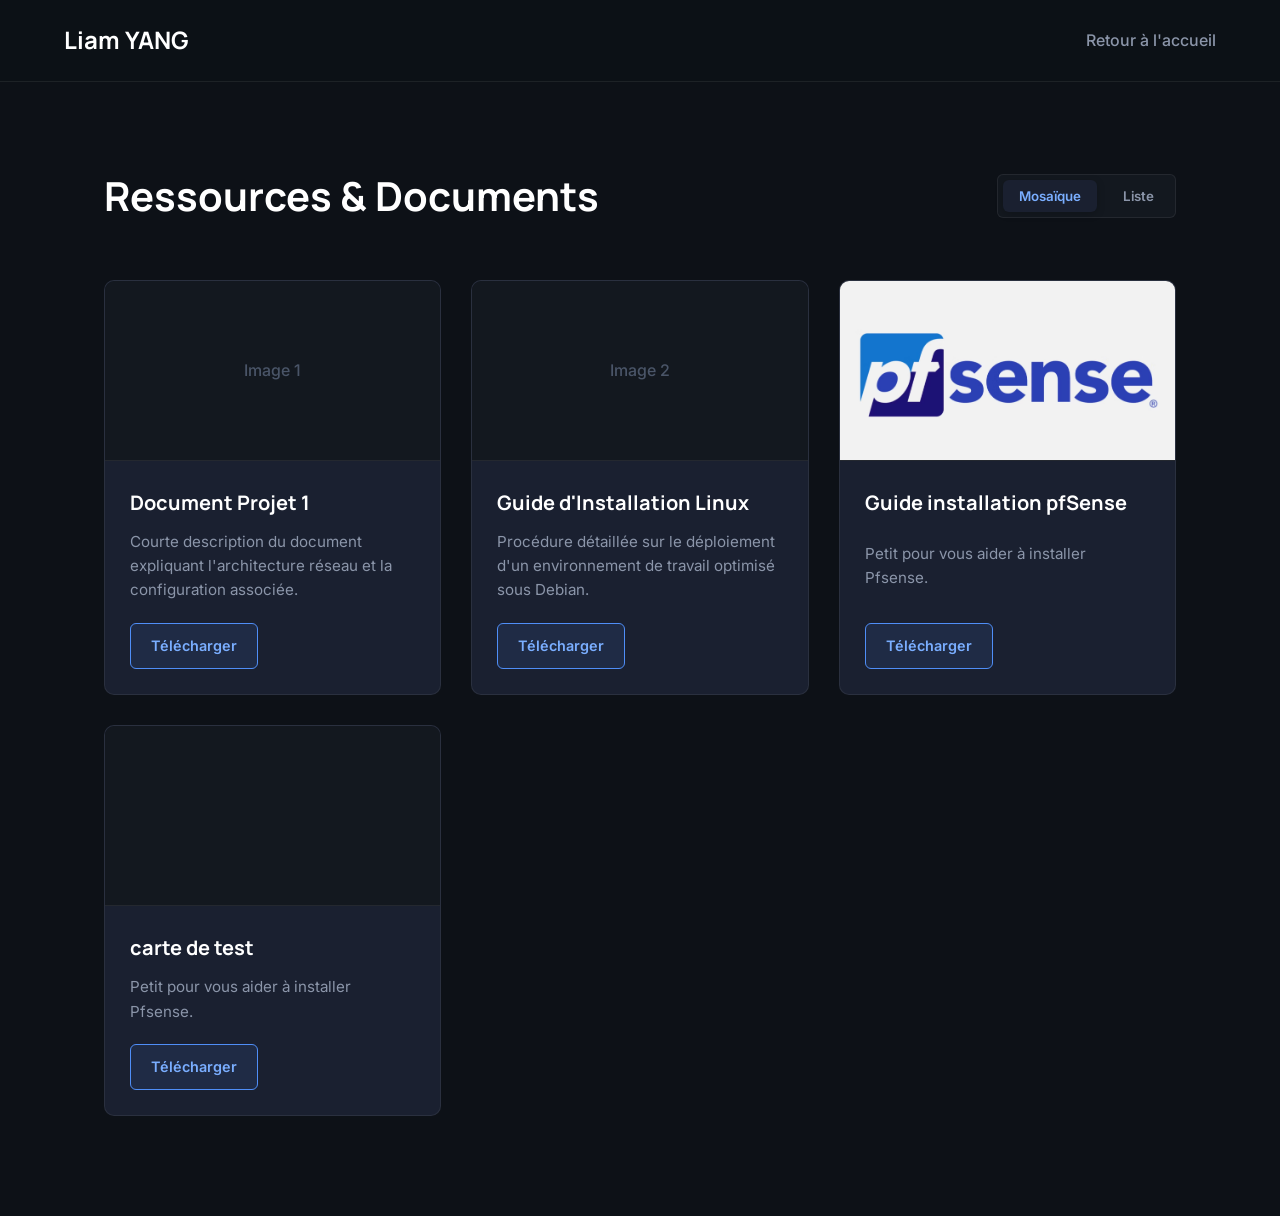
==== pages/mes-doc.html @ 4ec15c7f "Add files via upload" ====
<!DOCTYPE html>
<html lang="fr">
<head>
    <meta charset="UTF-8">
    <meta name="viewport" content="width=device-width, initial-scale=1.0">
    <title>Mes Documents | Liam YANG</title>
    <link rel="stylesheet" href="../css/mes-doc.css">
</head>
<body>
    <header class="navbar">
        <div class="logo">Liam YANG</div>
        <nav>
            <ul>
                <li><a href="../index.html">Retour à l'accueil</a></li>
            </ul>
        </nav>
    </header>

    <main class="docs-section">
        <div class="docs-header">
            <h1>Ressources & Documents</h1>
            <div class="view-toggle">
                <button id="btn-grid" class="active">Mosaïque</button>
                <button id="btn-list">Liste</button>
            </div>
        </div>

       
        <div id="docs-container" class="docs-container grid-view">
            
            
            <article class="doc-card">
                <div class="doc-image" style="background-image: url('URL_DE_TON_IMAGE_1.jpg');">
                    
                    <span>Image 1</span>
                </div>
                <div class="doc-content">
                    <h3 class="doc-title">Document Projet 1</h3>
                    <p class="doc-desc">Courte description du document expliquant l'architecture réseau et la configuration associée.</p>
                    <a href="#" class="btn-download" download>Télécharger</a>
                </div>
            </article>

            
            <article class="doc-card">
                <div class="doc-image" style="background-image: url('URL_DE_TON_IMAGE_2.jpg');">
                    <span>Image 2</span>
                </div>
                <div class="doc-content">
                    <h3 class="doc-title">Guide d'Installation Linux</h3>
                    <p class="doc-desc">Procédure détaillée sur le déploiement d'un environnement de travail optimisé sous Debian.</p>
                    <a href="#" class="btn-download" download>Télécharger</a>
                </div>
            </article>

            
            <article class="doc-card">
                <div class="doc-image" style="background-image: url('../assets/pfsense-logo.jpg');">
                    <span></span>
                </div>
                <div class="doc-content">
                    <h3 class="doc-title">Guide installation pfSense</h3>
                    <p class="doc-desc">Petit pour vous aider à installer Pfsense.</p>
                    <a href="#" class="btn-download" download>Télécharger</a>
                </div>
            </article>

            <article class="doc-card">
                <div class="doc-image" style="background-image: url('');">
                    <span></span>
                </div>
                <div class="doc-content">
                    <h3 class="doc-title">carte de test</h3>
                    <p class="doc-desc">Petit pour vous aider à installer Pfsense.</p>
                    <a href="#" class="btn-download" download>Télécharger</a>
                </div>
            </article>

        </div>
    </main>

    <script src="../script/mes-doc.js"></script>
        
    
</body>
</html>
---- css/mes-doc.css ----
/* ==========================================================================
   DOCUMENTS STYLES — Basé sur la charte graphique de Liam YANG
   ========================================================================== */

@import url('https://fonts.googleapis.com/css2?family=Inter:wght@300;400;500;600;700;800&family=Manrope:wght@400;500;600;700;800&display=swap');

:root {
    --bg-deep:        #0d1117;
    --bg-base:        #13181f;
    --bg-card:        #1a2030;
    --bg-card-hover:  #1f2840;

    --accent:         #4f8ef7;
    --accent-light:   #7aaeff;
    --accent-dim:     rgba(79, 142, 247, 0.1);
    --accent-glow:    rgba(79, 142, 247, 0.2);

    --border:         rgba(255, 255, 255, 0.07);
    --border-hover:   rgba(79, 142, 247, 0.35);

    --text-primary:   #f0f4ff;
    --text-secondary: #8b95a9;
    --text-muted:     #4a5568;
    --white:          #ffffff;

    --font-heading: 'Manrope', sans-serif;
    --font-body:    'Inter', sans-serif;

    --radius:    10px;
    --radius-sm: 6px;
    --shadow:    0 4px 24px rgba(0, 0, 0, 0.4);
    --shadow-lg: 0 12px 48px rgba(0, 0, 0, 0.5);
    --ease:      cubic-bezier(0.25, 0.46, 0.45, 0.94);
    --duration:  0.3s;
}

*, *::before, *::after {
    margin: 0;
    padding: 0;
    box-sizing: border-box;
}

body {
    font-family: var(--font-body);
    background-color: var(--bg-deep);
    color: var(--text-primary);
    line-height: 1.7;
    -webkit-font-smoothing: antialiased;
}

/* --- HEADER / NAVBAR (SIMPLIFIÉ) --- */
.navbar {
    display: flex;
    justify-content: space-between;
    align-items: center;
    padding: 20px 5%;
    background-color: rgba(13, 17, 23, 0.9);
    border-bottom: 1px solid var(--border);
}
.logo {
    font-family: var(--font-heading);
    font-weight: 700;
    font-size: 1.5rem;
    color: var(--white);
}
.navbar ul {
    list-style: none;
    display: flex;
}
.navbar a {
    color: var(--text-secondary);
    text-decoration: none;
    font-weight: 500;
    transition: color var(--duration) var(--ease);
}
.navbar a:hover {
    color: var(--white);
}

/* --- SECTION PRINCIPALE --- */
.docs-section {
    padding: 80px 5% 100px;
    max-width: 1200px;
    margin: 0 auto;
}

.docs-header {
    display: flex;
    justify-content: space-between;
    align-items: center;
    margin-bottom: 50px;
    flex-wrap: wrap;
    gap: 20px;
}

.docs-header h1 {
    font-size: 2.5rem;
    font-family: var(--font-heading);
    color: var(--white);
}

/* Boutons Toggle (Mosaïque / Liste) */
.view-toggle {
    display: flex;
    gap: 10px;
    background-color: var(--bg-base);
    padding: 5px;
    border-radius: var(--radius-sm);
    border: 1px solid var(--border);
}

.view-toggle button {
    background: transparent;
    border: none;
    padding: 8px 16px;
    color: var(--text-secondary);
    font-family: var(--font-body);
    font-weight: 600;
    cursor: pointer;
    border-radius: var(--radius-sm);
    transition: all var(--duration) var(--ease);
}

.view-toggle button:hover {
    color: var(--white);
}

.view-toggle button.active {
    background-color: var(--bg-card);
    color: var(--accent-light);
    box-shadow: 0 2px 8px rgba(0,0,0,0.2);
}

/* --- STRUCTURE DES CARTES --- */
.doc-card {
    background-color: var(--bg-card);
    border: 1px solid var(--border);
    border-radius: var(--radius);
    overflow: hidden;
    transition: transform var(--duration) var(--ease), border-color var(--duration) var(--ease), box-shadow var(--duration) var(--ease);
    display: flex;
}

.doc-card:hover {
    transform: translateY(-5px);
    border-color: var(--border-hover);
    box-shadow: var(--shadow-lg);
    background-color: var(--bg-card-hover);
}

.doc-image {
    background-color: var(--bg-base);
    display: flex;
    justify-content: center;
    align-items: center;
    color: var(--text-muted);
    font-weight: 500;
    /* Propriétés pour insérer tes images de fond facilement : */
    background-size: cover;
    background-position: center;
    background-repeat: no-repeat;
}

.doc-content {
    padding: 25px;
    display: flex;
    flex-direction: column;
    justify-content: space-between;
    flex: 1;
}

.doc-title {
    font-size: 1.25rem;
    color: var(--white);
    margin-bottom: 10px;
    font-family: var(--font-heading);
}

.doc-desc {
    color: var(--text-secondary);
    font-size: 0.95rem;
    margin-bottom: 20px;
    line-height: 1.6;
}

.btn-download {
    align-self: flex-start;
    display: inline-block;
    padding: 10px 20px;
    background-color: var(--accent-dim);
    color: var(--accent-light);
    border: 1px solid var(--accent);
    border-radius: var(--radius-sm);
    font-weight: 600;
    font-size: 0.9rem;
    transition: all var(--duration) var(--ease);
    text-align: center;
    text-decoration: none;
}

.btn-download:hover {
    background-color: var(--accent);
    color: var(--white);
    box-shadow: 0 0 15px var(--accent-glow);
}

/* --- MODE MOSAÏQUE (GRID VIEW) --- */
.grid-view {
    display: grid;
    grid-template-columns: repeat(auto-fill, minmax(300px, 1fr));
    gap: 30px;
}

.grid-view .doc-card {
    flex-direction: column;
}

.grid-view .doc-image {
    width: 100%;
    height: 180px;
    border-bottom: 1px solid var(--border);
}

/* --- MODE LISTE (LIST VIEW) CORRIGÉ --- */
.list-view {
    display: flex;
    flex-direction: column;
    gap: 20px;
}

.list-view .doc-card {
    flex-direction: row;          /* Image à gauche, contenu à droite */
    align-items: stretch;         /* Étire l'image et le texte à la même hauteur */
    height: auto;                 /* Laisse le contenu dicter la hauteur... */
    min-height: 200px;            /* ...mais garde un minimum pour l'esthétique */
}

.list-view .doc-image {
    flex: 0 0 280px;              /* Règle magique : Ne grandit pas, ne rétrécit pas, fait exactement 280px */
    width: 280px;
    border-right: 1px solid var(--border);
    border-bottom: none;
}

.list-view .doc-content {
    flex: 1;                      /* Le texte prend tout le reste de l'espace */
    min-width: 0;                 /* Empêche un texte trop long de casser la carte (très important) */
    padding: 30px;
    justify-content: center;      /* Centre le texte verticalement si l'image est haute */
}



/* RESPONSIVE */
@media (max-width: 768px) {
    /* Sur mobile, on repasse la liste en colonne pour ne pas écraser l'affichage */
    .list-view .doc-card {
        flex-direction: column;
        height: auto;
    }
    .list-view .doc-image {
        width: 100%;
        height: 180px;
        border-right: none;
        border-bottom: 1px solid var(--border);
    }
}
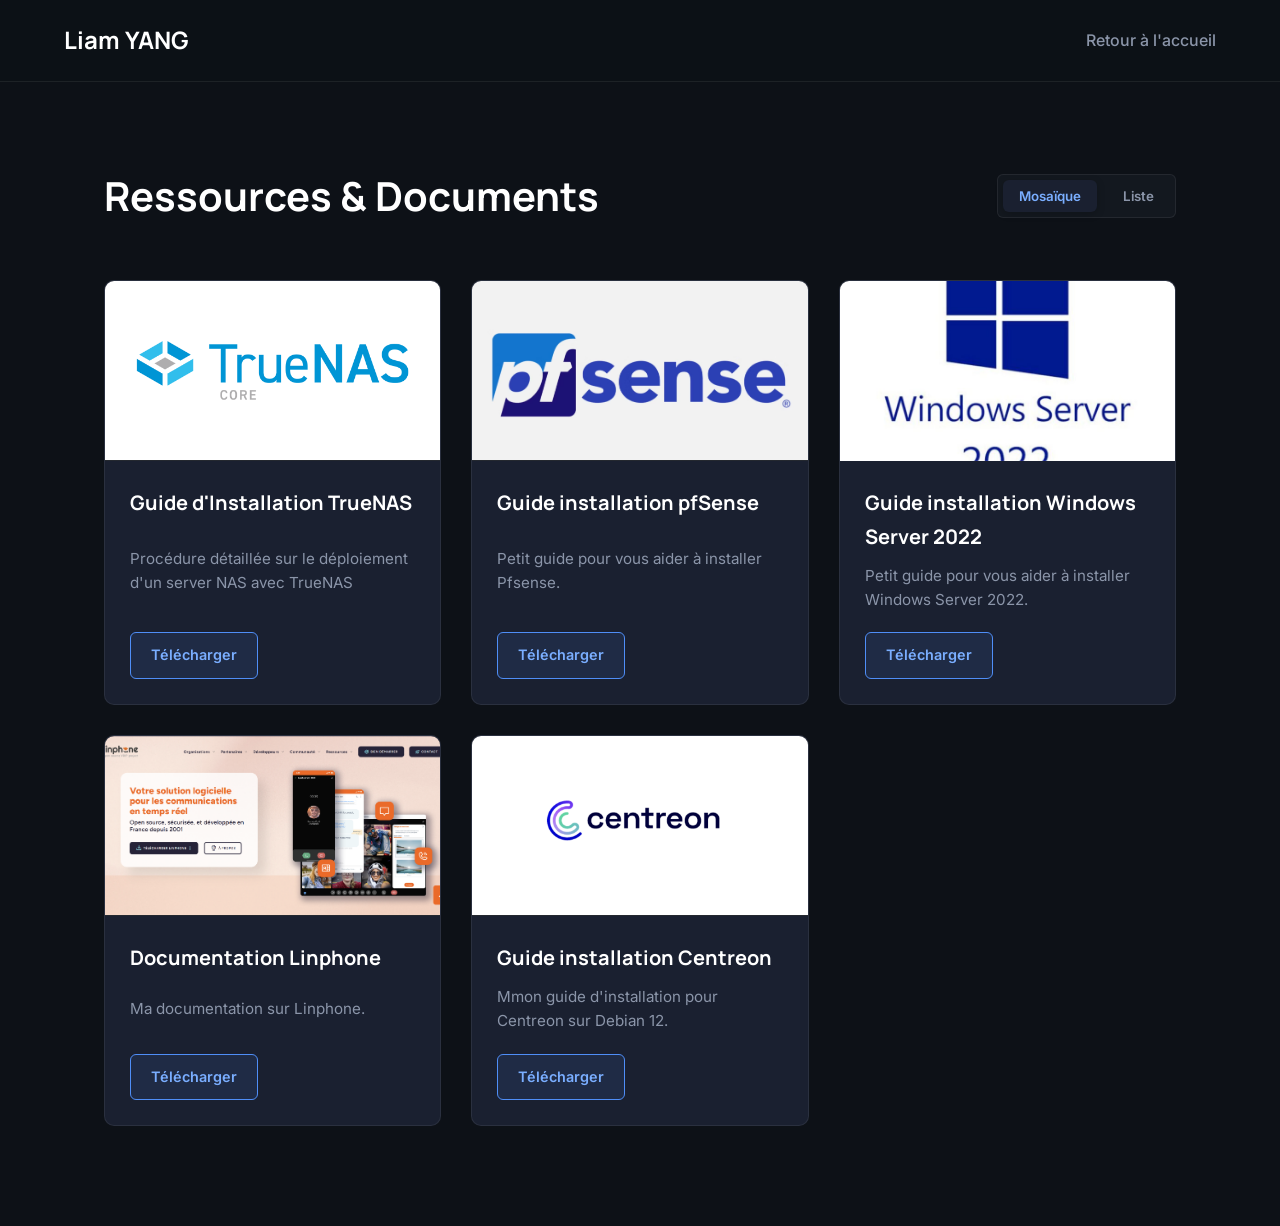
==== commit 5b1ee9b3: "Add files via upload" ====
--- a/pages/mes-doc.html
+++ b/pages/mes-doc.html
@@ -27,29 +27,15 @@
 
        
         <div id="docs-container" class="docs-container grid-view">
-            
-            
+
             <article class="doc-card">
-                <div class="doc-image" style="background-image: url('URL_DE_TON_IMAGE_1.jpg');">
-                    
-                    <span>Image 1</span>
+                <div class="doc-image" style="background-image: url('../assets/truenas_core_logo_1200_628.png');">
+                    <span></span>
                 </div>
                 <div class="doc-content">
-                    <h3 class="doc-title">Document Projet 1</h3>
-                    <p class="doc-desc">Courte description du document expliquant l'architecture réseau et la configuration associée.</p>
-                    <a href="#" class="btn-download" download>Télécharger</a>
-                </div>
-            </article>
-
-            
-            <article class="doc-card">
-                <div class="doc-image" style="background-image: url('URL_DE_TON_IMAGE_2.jpg');">
-                    <span>Image 2</span>
-                </div>
-                <div class="doc-content">
-                    <h3 class="doc-title">Guide d'Installation Linux</h3>
-                    <p class="doc-desc">Procédure détaillée sur le déploiement d'un environnement de travail optimisé sous Debian.</p>
-                    <a href="#" class="btn-download" download>Télécharger</a>
+                    <h3 class="doc-title">Guide d'Installation TrueNAS</h3>
+                    <p class="doc-desc">Procédure détaillée sur le déploiement d'un server NAS avec TrueNAS</p>
+                    <a href="../assets/doc-nas.docx" class="btn-download" download>Télécharger</a>
                 </div>
             </article>
 
@@ -60,19 +46,41 @@
                 </div>
                 <div class="doc-content">
                     <h3 class="doc-title">Guide installation pfSense</h3>
-                    <p class="doc-desc">Petit pour vous aider à installer Pfsense.</p>
-                    <a href="#" class="btn-download" download>Télécharger</a>
+                    <p class="doc-desc">Petit guide pour vous aider à installer Pfsense.</p>
+                    <a href="../assets/installation-pfsense.odt" class="btn-download" download>Télécharger</a>
                 </div>
             </article>
 
             <article class="doc-card">
-                <div class="doc-image" style="background-image: url('');">
+                <div class="doc-image" style="background-image: url('../assets/win-server-2022-730x500.jpg');">
                     <span></span>
                 </div>
                 <div class="doc-content">
-                    <h3 class="doc-title">carte de test</h3>
-                    <p class="doc-desc">Petit pour vous aider à installer Pfsense.</p>
-                    <a href="#" class="btn-download" download>Télécharger</a>
+                    <h3 class="doc-title">Guide installation Windows Server 2022</h3>
+                    <p class="doc-desc">Petit guide pour vous aider à installer Windows Server 2022.</p>
+                    <a href="../assets/doc-win-server-2022.docx" class="btn-download" download>Télécharger</a>
+                </div>
+            </article>
+
+            <article class="doc-card">
+                <div class="doc-image" style="background-image: url('../assets/linphone_img.png');">
+                    <span></span>
+                </div>
+                <div class="doc-content">
+                    <h3 class="doc-title">Documentation Linphone</h3>
+                    <p class="doc-desc">Ma documentation sur Linphone.</p>
+                    <a href="../assets/doc-linphone.pdf" class="btn-download" download>Télécharger</a>
+                </div>
+            </article>
+
+            <article class="doc-card">
+                <div class="doc-image" style="background-image: url('../assets/logo-centreon.png');">
+                    <span></span>
+                </div>
+                <div class="doc-content">
+                    <h3 class="doc-title">Guide installation Centreon</h3>
+                    <p class="doc-desc">Mmon guide d'installation pour Centreon sur Debian 12.</p>
+                    <a href="../assets/guide-installation-centreon-deb12.odt" class="btn-download" download>Télécharger</a>
                 </div>
             </article>
 
